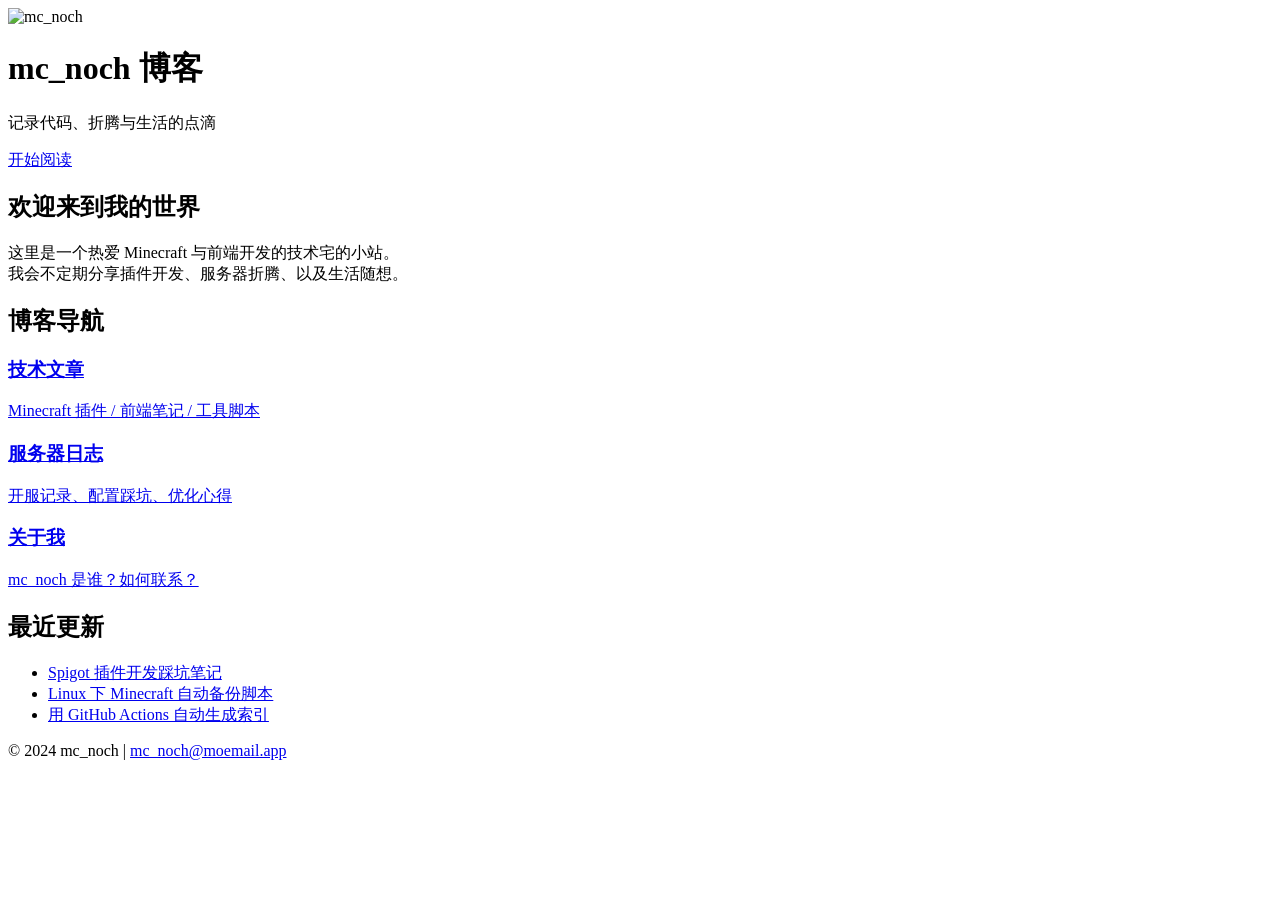
==== index.html @ a9ac50a1 "Create index.html" ====
<!DOCTYPE html>
<html lang="zh-CN">
<head>
    <meta charset="UTF-8"/>
    <meta name="viewport" content="width=device-width,initial-scale=1.0"/>
    <title>mc_noch 博客</title>
    <link rel="stylesheet" href="css/style.css"/>
</head>
<body>
<header class="hero">
    <img src="img/logo.png" alt="mc_noch" class="logo"/>
    <h1>mc_noch 博客</h1>
    <p>记录代码、折腾与生活的点滴</p>
    <a href="#main" class="btn-scroll">开始阅读</a>
</header>

<main id="main">
    <section class="intro">
        <h2>欢迎来到我的世界</h2>
        <p>
            这里是一个热爱 Minecraft 与前端开发的技术宅的小站。<br/>
            我会不定期分享插件开发、服务器折腾、以及生活随想。
        </p>
    </section>

    <section class="features">
        <h2>博客导航</h2>
        <div class="cards">
            <a class="card" href="posts/">
                <h3>技术文章</h3>
                <p>Minecraft 插件 / 前端笔记 / 工具脚本</p>
            </a>

            <a class="card" href="server/">
                <h3>服务器日志</h3>
                <p>开服记录、配置踩坑、优化心得</p>
            </a>

            <a class="card" href="about/">
                <h3>关于我</h3>
                <p>mc_noch 是谁？如何联系？</p>
            </a>
        </div>
    </section>

    <section class="latest">
        <h2>最近更新</h2>
        <ul id="latest-posts">
            <!-- 这里可以用 GitHub Actions 或手动维护 -->
            <li><a href="posts/2024-06-01-spigot-note.html">Spigot 插件开发踩坑笔记</a></li>
            <li><a href="posts/2024-05-18-auto-backup.html">Linux 下 Minecraft 自动备份脚本</a></li>
            <li><a href="posts/2024-04-30-github-actions.html">用 GitHub Actions 自动生成索引</a></li>
        </ul>
    </section>
</main>

<footer>
    <p>© 2024 mc_noch | <a href="mailto:mc_noch@moemail.app">mc_noch@moemail.app</a></p>
</footer>

<script src="js/script.js"></script>
</body>
</html>
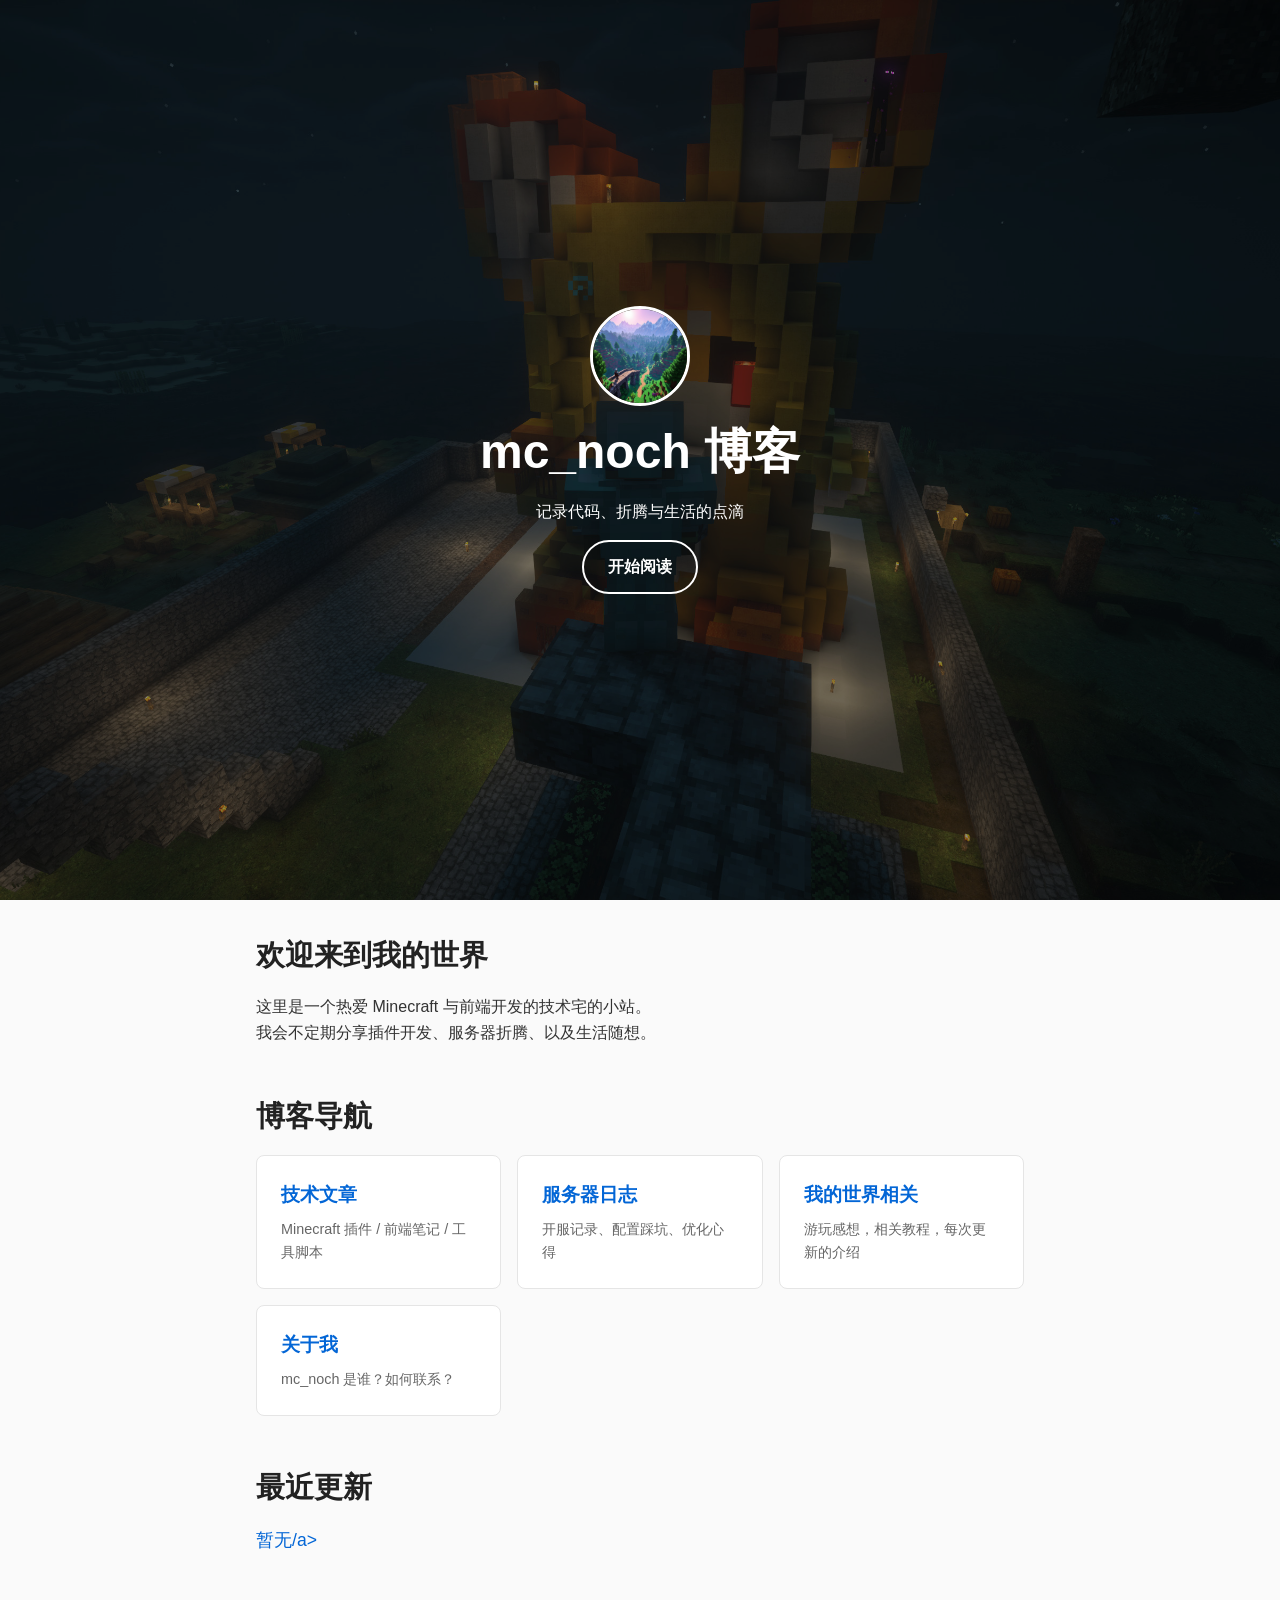
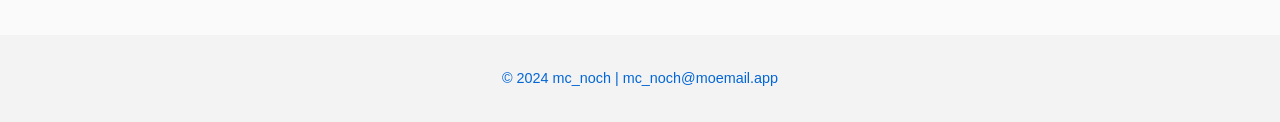
==== commit 5b354be4: "Update index.html" ====
--- a/index.html
+++ b/index.html
@@ -35,7 +35,12 @@
                 <h3>服务器日志</h3>
                 <p>开服记录、配置踩坑、优化心得</p>
             </a>
-
+            
+            <a class="card" href="server/">
+                <h3>我的世界相关</h3>
+                <p>游玩感想，相关教程，每次更新的介绍</p>
+            </a>
+            
             <a class="card" href="about/">
                 <h3>关于我</h3>
                 <p>mc_noch 是谁？如何联系？</p>
@@ -47,9 +52,7 @@
         <h2>最近更新</h2>
         <ul id="latest-posts">
             <!-- 这里可以用 GitHub Actions 或手动维护 -->
-            <li><a href="posts/2024-06-01-spigot-note.html">Spigot 插件开发踩坑笔记</a></li>
-            <li><a href="posts/2024-05-18-auto-backup.html">Linux 下 Minecraft 自动备份脚本</a></li>
-            <li><a href="posts/2024-04-30-github-actions.html">用 GitHub Actions 自动生成索引</a></li>
+            <li><a href="/index.html">暂无/a></li>
         </ul>
     </section>
 </main>
--- a/css/style.css
+++ b/css/style.css
@@ -0,0 +1,34 @@
+/* 全局 */
+*{margin:0;padding:0;box-sizing:border-box}
+body{font-family:-apple-system,BlinkMacSystemFont,"Segoe UI",Helvetica,Arial,sans-serif;line-height:1.6;color:#333;background:#fafafa}
+a{color:#0366d6;text-decoration:none}
+a:hover{text-decoration:underline}
+
+/* 顶部大图 */
+.hero{height:100vh;background:url('../img/bg.jpg') center/cover no-repeat;display:flex;flex-direction:column;justify-content:center;align-items:center;text-align:center;color:#fff}
+.hero::before{content:'';position:absolute;top:0;left:0;right:0;bottom:0;background:rgba(0,0,0,.45)}
+.hero>*{position:relative}
+.logo{width:100px;height:100px;border-radius:50%;border:3px solid #fff}
+h1{font-size:3rem;margin:.5rem 0}
+.btn-scroll{display:inline-block;margin-top:1rem;padding:.75rem 1.5rem;border:2px solid #fff;border-radius:2rem;color:#fff;font-weight:bold;transition:.3s}
+.btn-scroll:hover{background:#fff;color:#000;text-decoration:none}
+
+/* 主内容 */
+main{max-width:800px;margin:0 auto;padding:2rem 1rem}
+section{margin-bottom:3rem}
+h2{margin-bottom:1rem;font-size:1.8rem;color:#222}
+
+/* 特性卡片 */
+.cards{display:grid;gap:1rem;grid-template-columns:repeat(auto-fit,minmax(220px,1fr))}
+.card{background:#fff;border:1px solid #e5e5e5;border-radius:8px;padding:1.5rem;transition:.2s}
+.card:hover{transform:translateY(-4px);box-shadow:0 4px 12px rgba(0,0,0,.08)}
+.card h3{margin-bottom:.5rem}
+.card p{color:#666;font-size:.9rem}
+
+/* 最近更新 */
+#latest-posts{list-style:none}
+#latest-posts li{margin:.5rem 0}
+#latest-posts a{font-size:1.1rem}
+
+/* 页脚 */
+footer{text-align:center;padding:2rem 1rem;background:#f3f3f3;color:#666;font-size:.9rem}
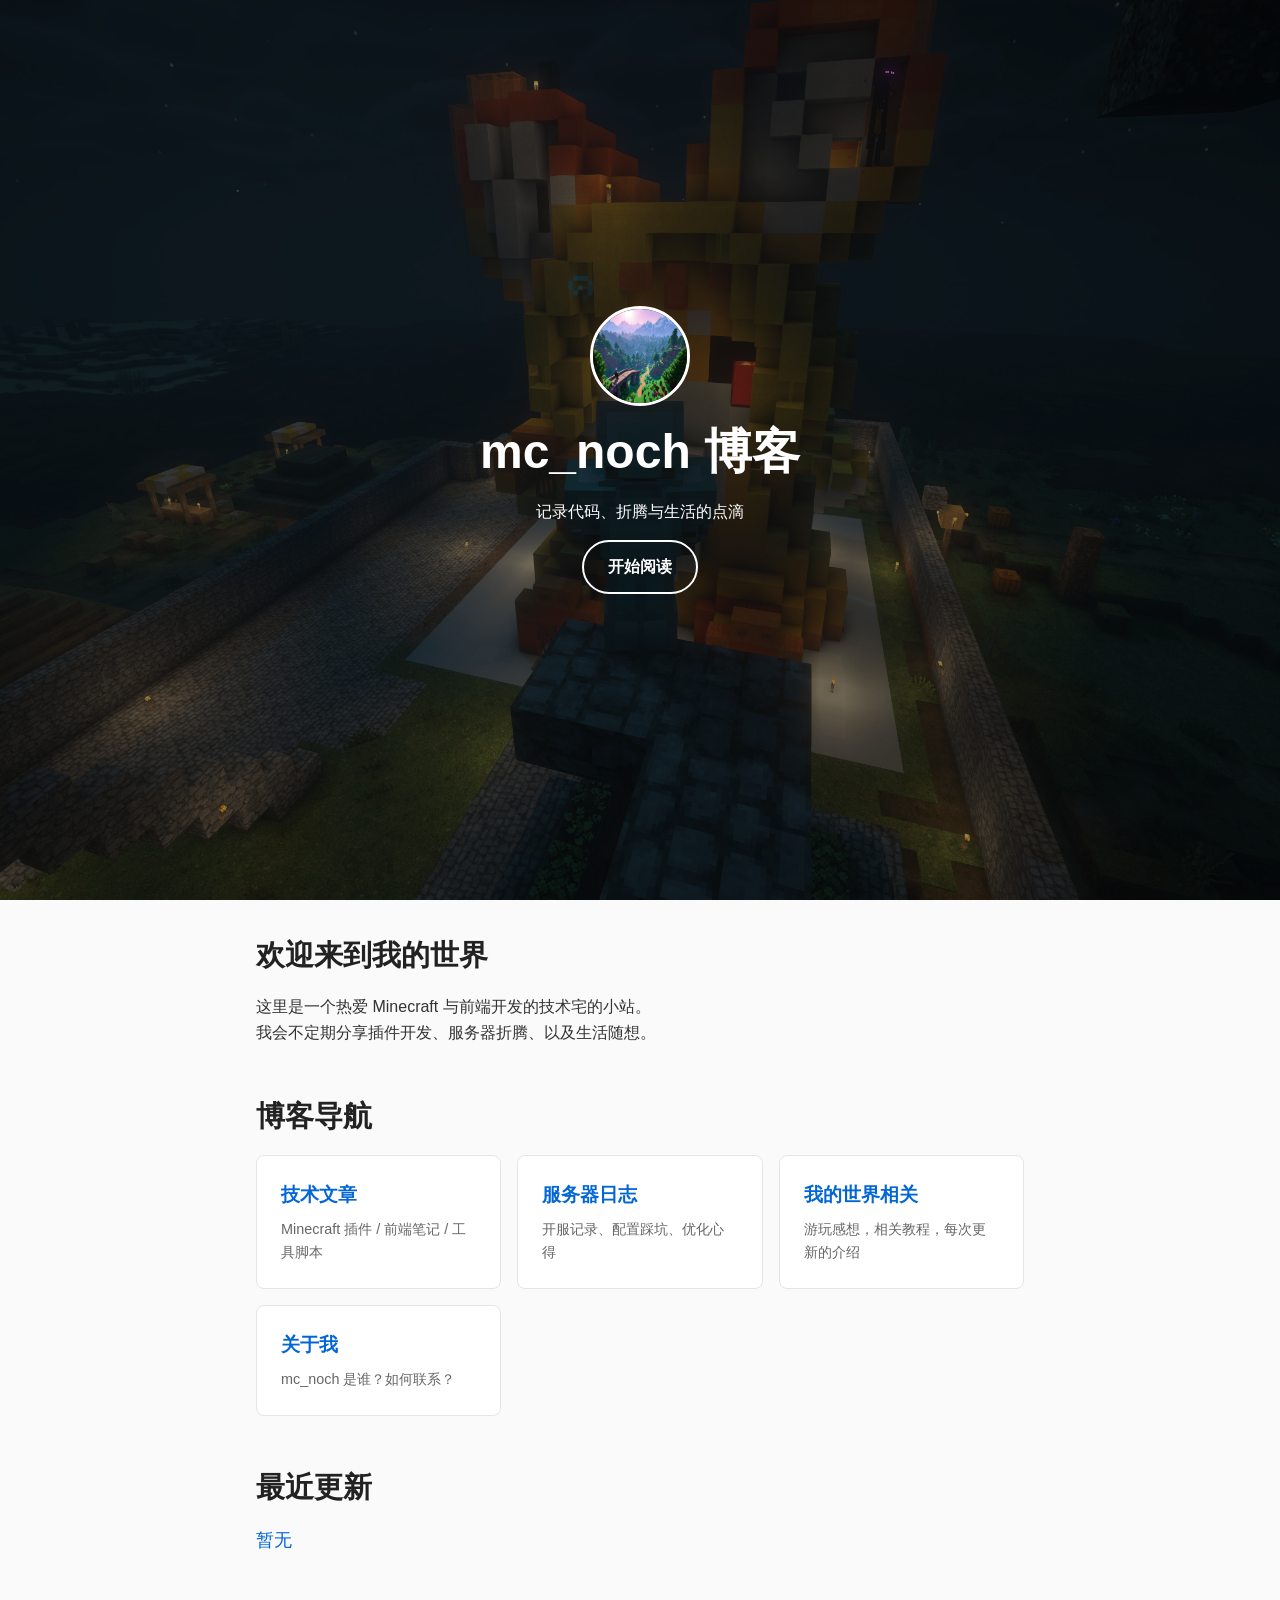
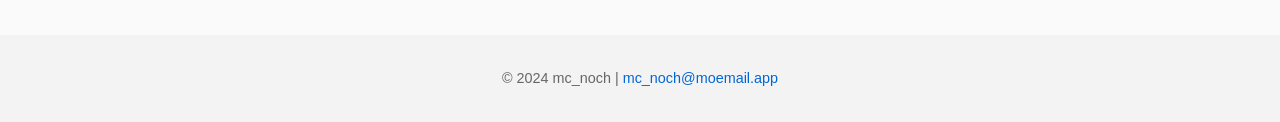
==== commit 70754262: "Update index.html" ====
--- a/index.html
+++ b/index.html
@@ -52,7 +52,7 @@
         <h2>最近更新</h2>
         <ul id="latest-posts">
             <!-- 这里可以用 GitHub Actions 或手动维护 -->
-            <li><a href="/index.html">暂无/a></li>
+            <li><a href="/index.html">暂无</a></li>
         </ul>
     </section>
 </main>
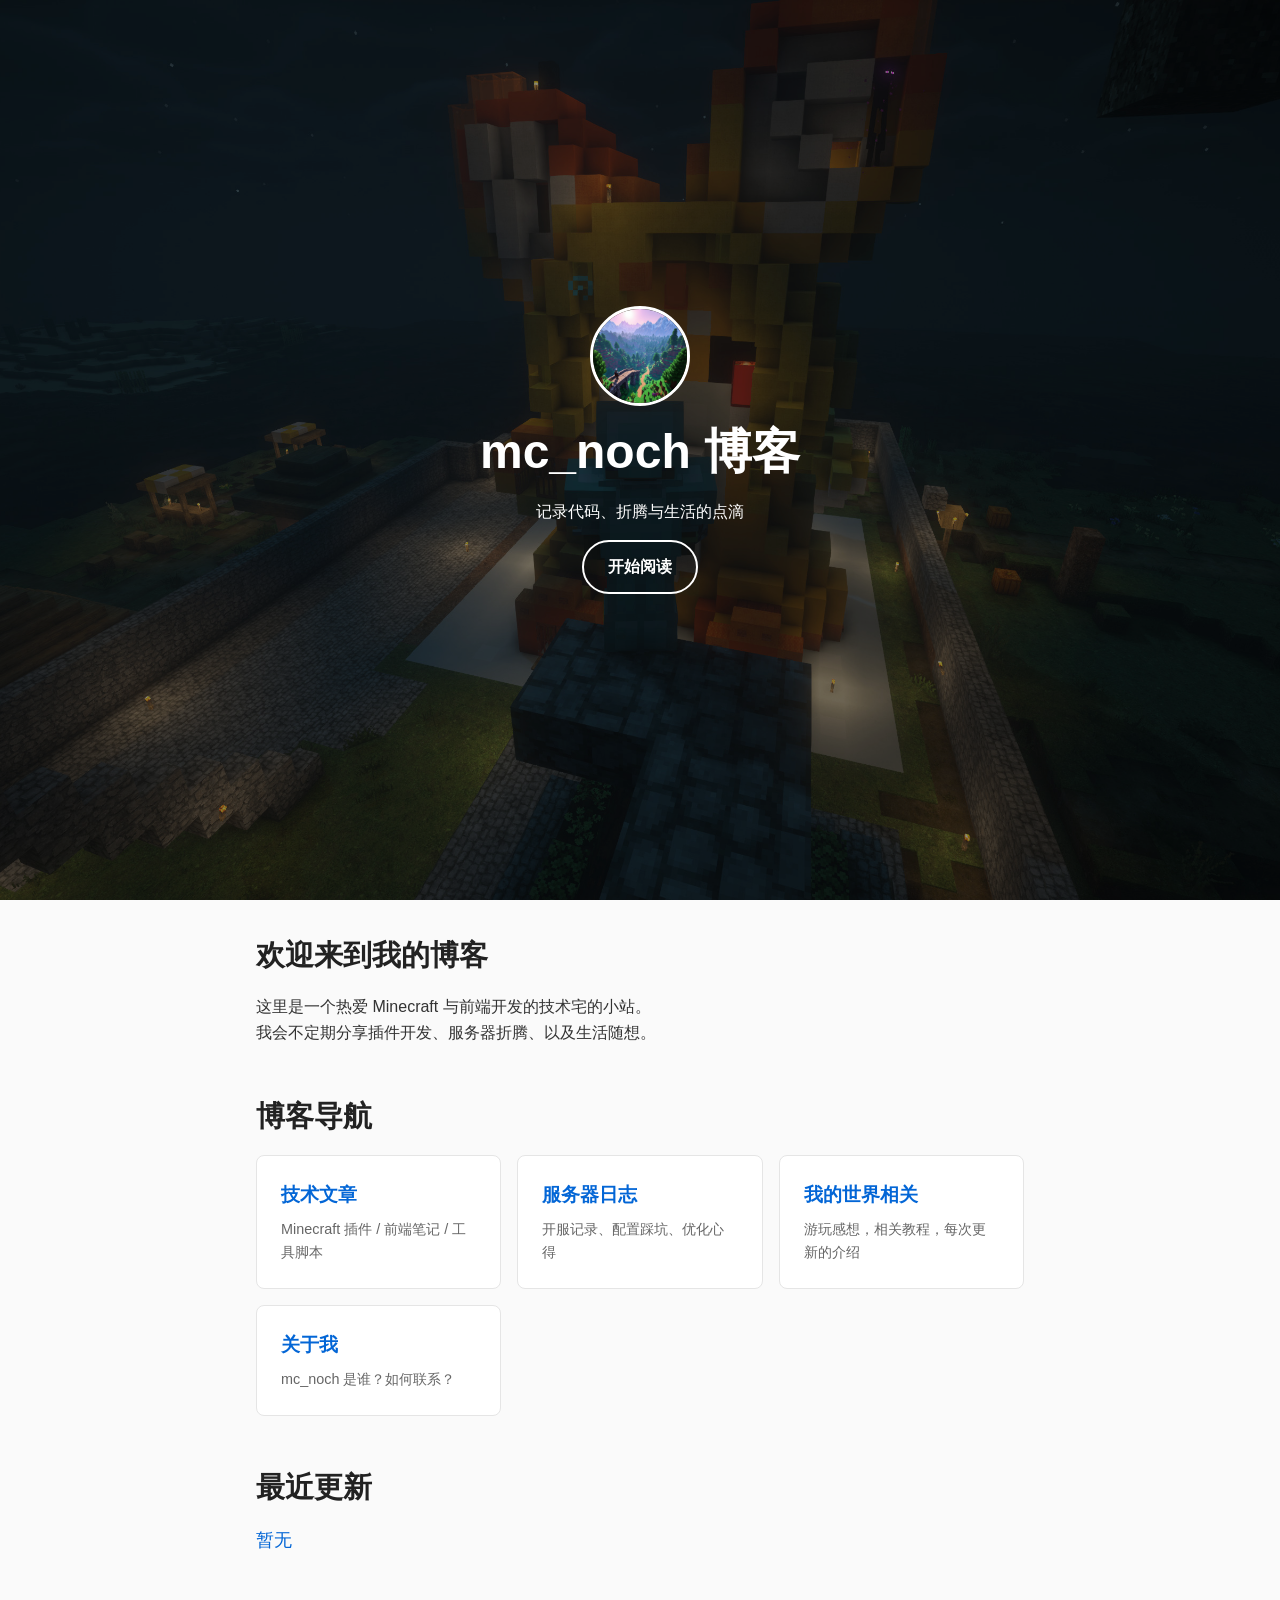
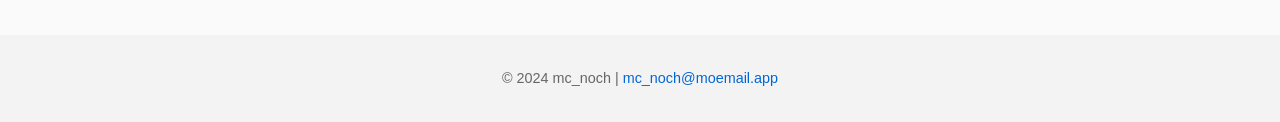
==== commit 7982e8bd: "Update index.html" ====
--- a/index.html
+++ b/index.html
@@ -16,7 +16,7 @@
 
 <main id="main">
     <section class="intro">
-        <h2>欢迎来到我的世界</h2>
+        <h2>欢迎来到我的博客</h2>
         <p>
             这里是一个热爱 Minecraft 与前端开发的技术宅的小站。<br/>
             我会不定期分享插件开发、服务器折腾、以及生活随想。
@@ -52,7 +52,7 @@
         <h2>最近更新</h2>
         <ul id="latest-posts">
             <!-- 这里可以用 GitHub Actions 或手动维护 -->
-            <li><a href="/index.html">暂无</a></li>
+            <li><a href="/mcnoch-blog">暂无</a></li>
         </ul>
     </section>
 </main>
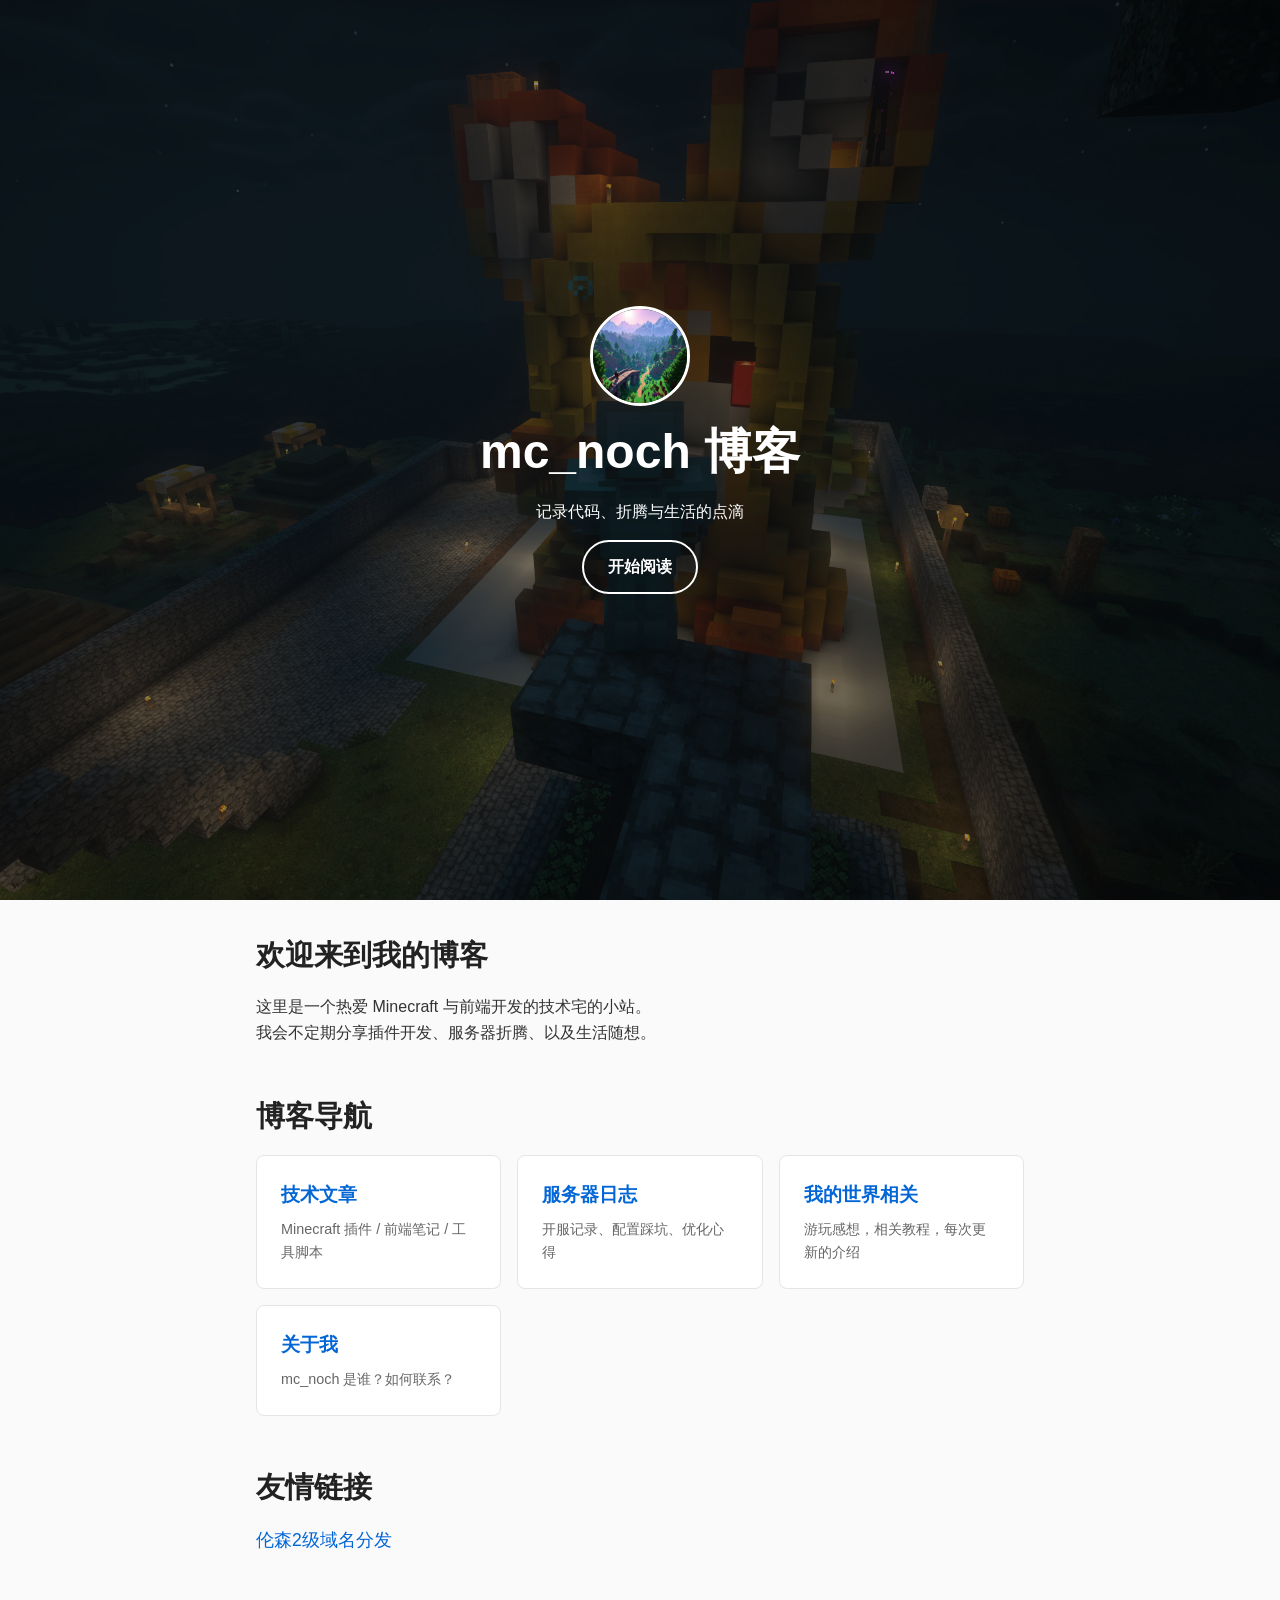
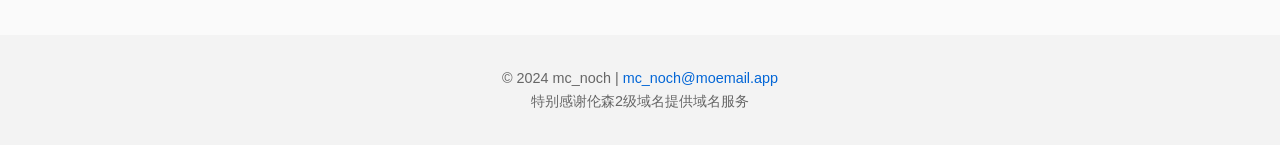
==== commit d13b001f: "Update index.html" ====
--- a/index.html
+++ b/index.html
@@ -36,7 +36,7 @@
                 <p>开服记录、配置踩坑、优化心得</p>
             </a>
             
-            <a class="card" href="server/">
+            <a class="card" href="minecraft.html">
                 <h3>我的世界相关</h3>
                 <p>游玩感想，相关教程，每次更新的介绍</p>
             </a>
@@ -49,16 +49,17 @@
     </section>
 
     <section class="latest">
-        <h2>最近更新</h2>
+        <h2>友情链接</h2>
         <ul id="latest-posts">
             <!-- 这里可以用 GitHub Actions 或手动维护 -->
-            <li><a href="/mcnoch-blog">暂无</a></li>
+            <li><a href="https://free.rensen.uno/">伦森2级域名分发</a></li>
         </ul>
     </section>
 </main>
 
 <footer>
     <p>© 2024 mc_noch | <a href="mailto:mc_noch@moemail.app">mc_noch@moemail.app</a></p>
+    <p>特别感谢伦森2级域名提供域名服务</p>
 </footer>
 
 <script src="js/script.js"></script>
